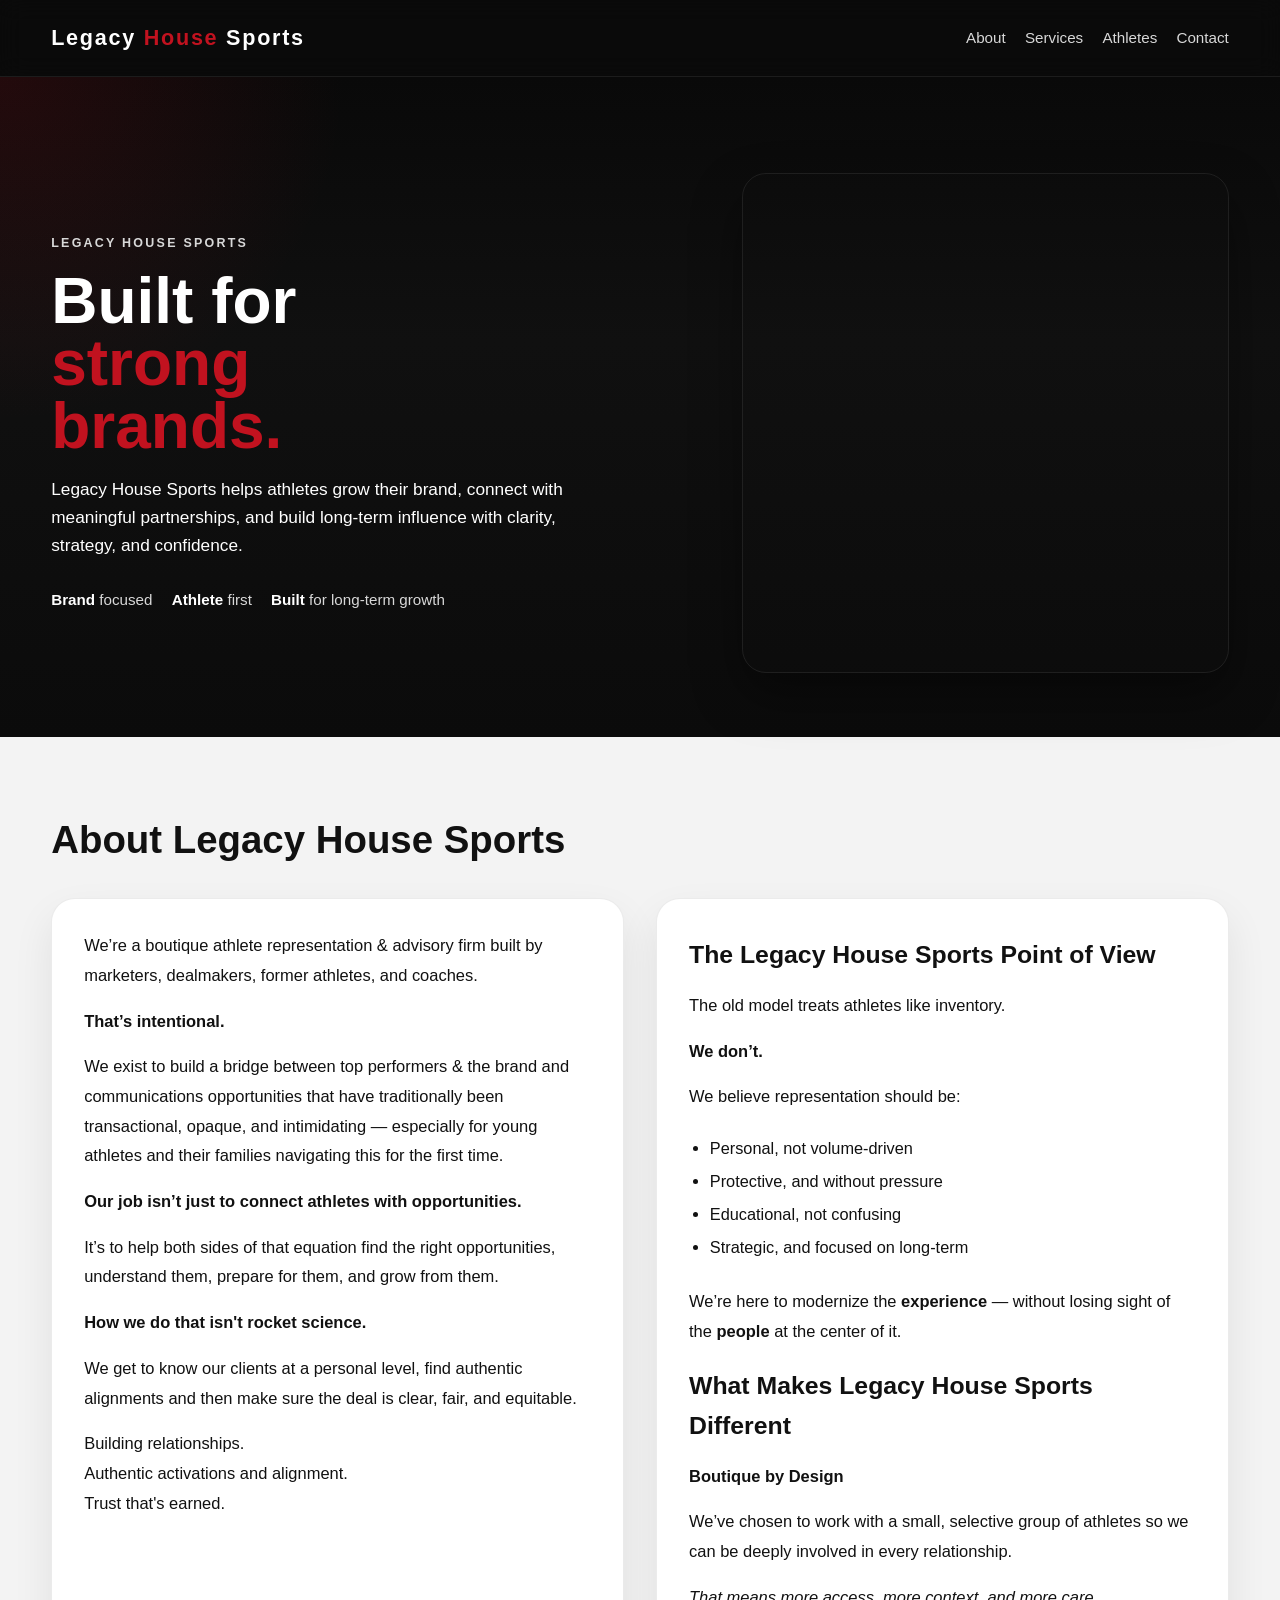
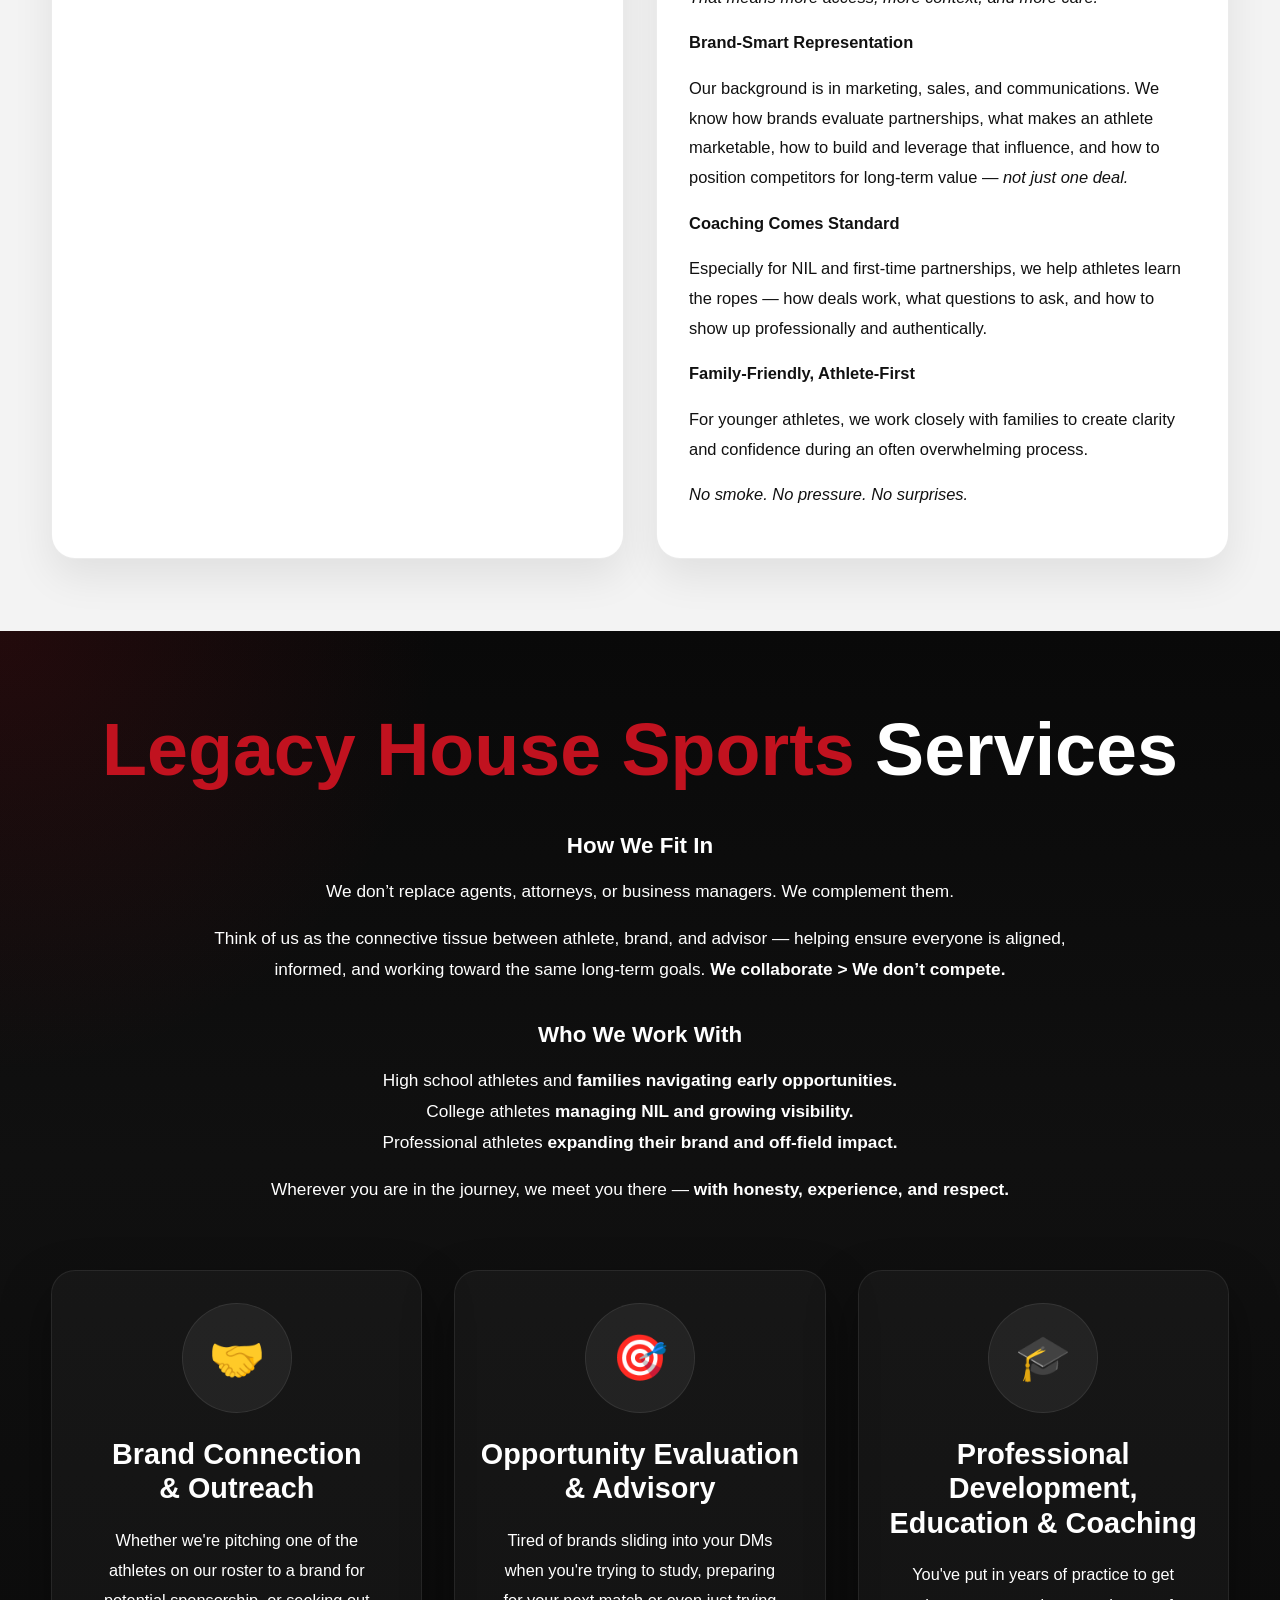
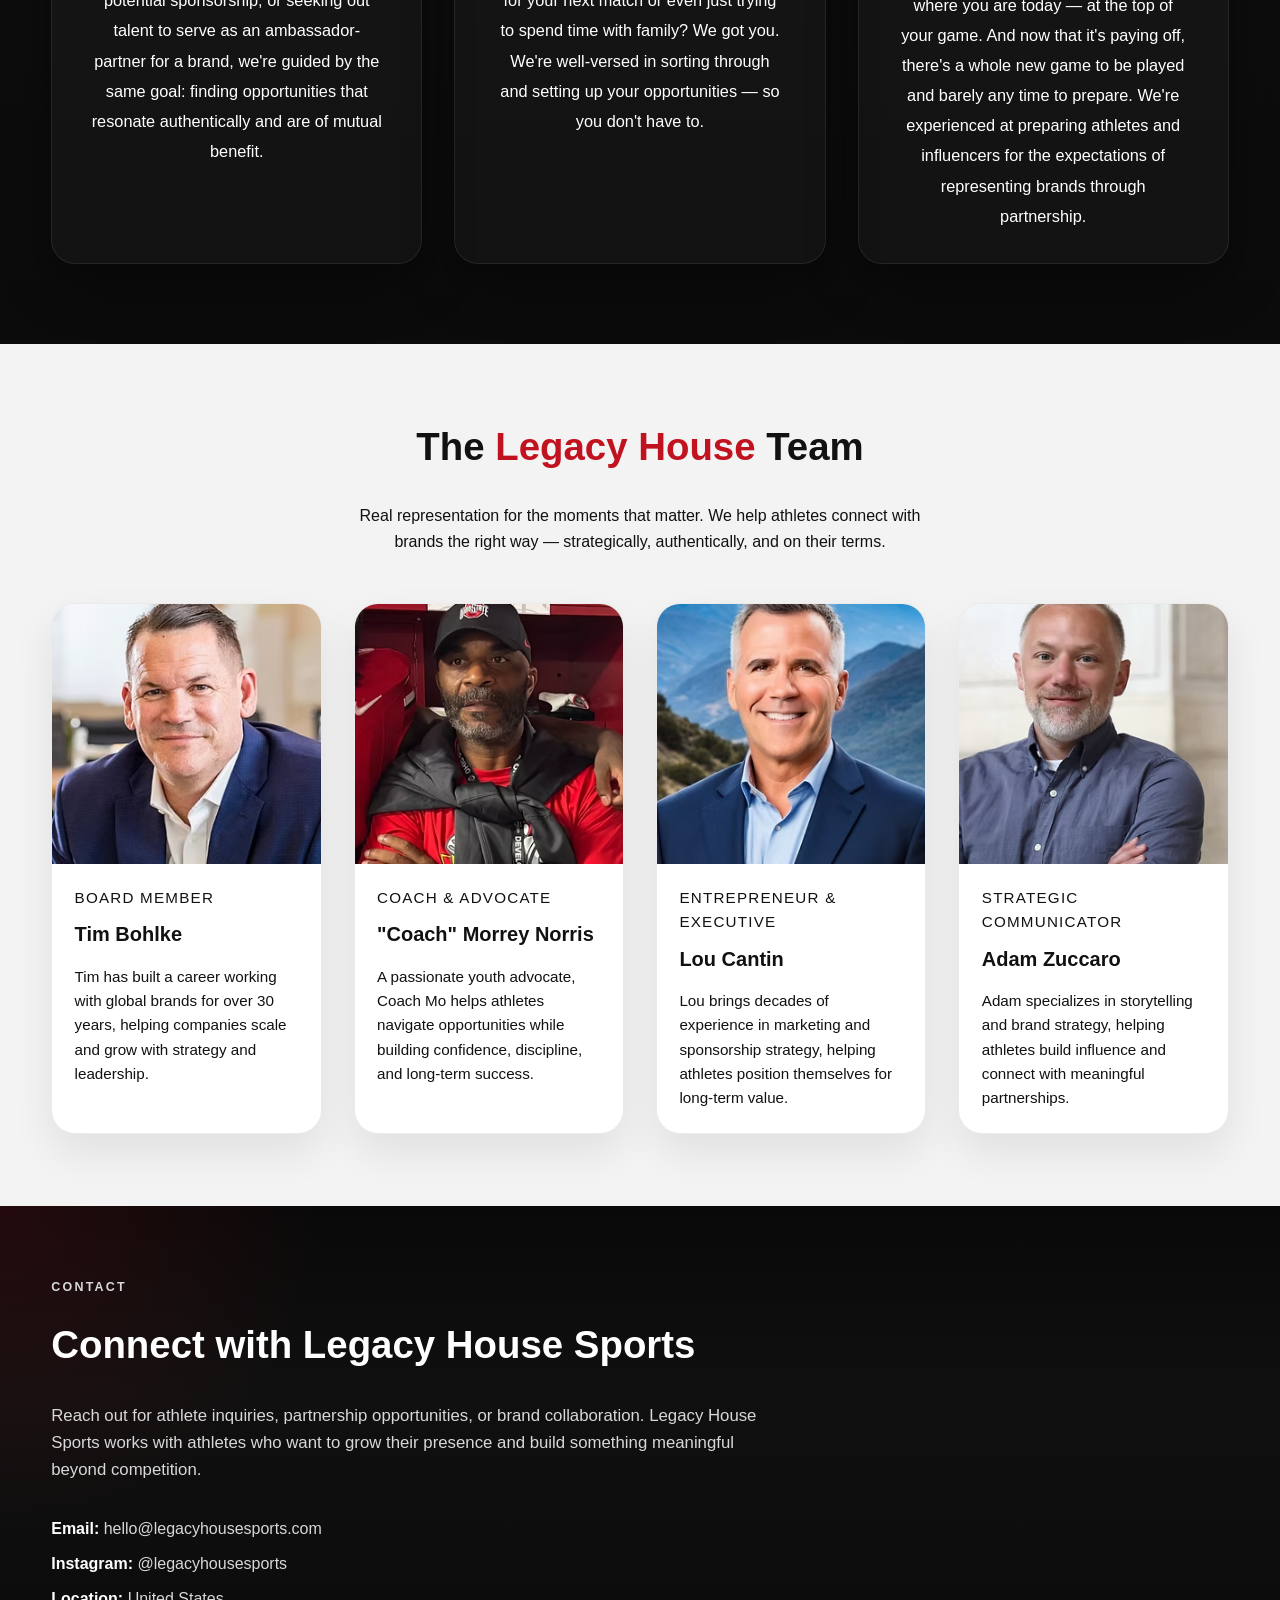
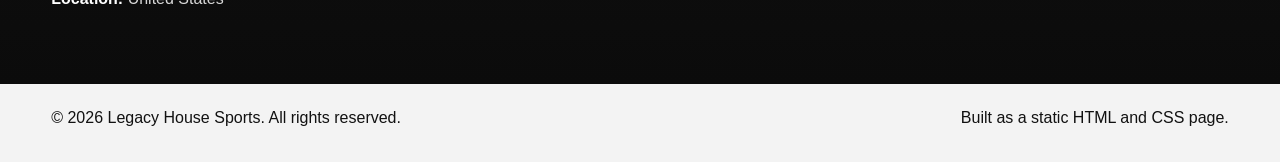
==== index.html @ 2878185c "legacy house website" ====
<!DOCTYPE html>
<html lang="en">
<head>
  <meta charset="UTF-8" />
  <meta name="viewport" content="width=device-width, initial-scale=1.0" />
  <title>Legacy House Sports</title>
  <link rel="stylesheet" href="styles.css" />
</head>
<body>
  <header class="site-header">
    <div class="container nav">
      <a href="#home" class="logo">Legacy <span>House</span> Sports</a>
      <nav class="nav-links">
        <a href="#about">About</a>
        <a href="#services">Services</a>
         <a href="athletes.html">Athletes</a>
        <a href="#contact">Contact</a>
      </nav>
    </div>
  </header>

  <main>
    <section class="hero section-dark" id="home">
      <div class="container hero-grid">
        <div class="hero-copy">
          <div class="eyebrow">Legacy House Sports</div>
          <h1>Built for <span>strong brands.</span></h1>
          <p>
            Legacy House Sports helps athletes grow their brand, connect with meaningful partnerships, and build long-term influence with clarity, strategy, and confidence.
          </p>


          <div class="hero-strip">
            <span><strong>Brand</strong> focused</span>
            <span><strong>Athlete</strong> first</span>
            <span><strong>Built</strong> for long-term growth</span>
          </div>
        </div> 

        <div class="hero-image hero-slider">
        <div class="hero-slide"></div>
        <div class="hero-slide"></div>
        <div class="hero-slide"></div>
        <div class="hero-slide"></div>
       </div>
      </div>
    </section>

    <section id="about" class="section-light">
      <div class="container">
        <div class="section-head">
          <h2>About Legacy House Sports</h2>
        </div>

        <div class="about-grid">
          <div class="about-card light-card">
            <p>
              We’re a boutique athlete representation &amp; advisory firm built by marketers, dealmakers, former athletes, and coaches.
            </p>

            <p><strong>That’s intentional.</strong></p>

            <p>
              We exist to build a bridge between top performers &amp; the brand and communications opportunities that have traditionally been transactional, opaque, and intimidating — especially for young athletes and their families navigating this for the first time.
            </p>

            <p>
              <strong>Our job isn’t just to connect athletes with opportunities.</strong>
            </p>

            <p>
              It’s to help both sides of that equation find the right opportunities, understand them, prepare for them, and grow from them.
            </p>

            <p>
              <strong>How we do that isn't rocket science.</strong>
            </p>

            <p>
              We get to know our clients at a personal level, find authentic alignments and then make sure the deal is clear, fair, and equitable.
            </p>

            <p>
              Building relationships.<br />
              Authentic activations and alignment.<br />
              Trust that's earned.
            </p>
          </div>

          <div class="about-card light-card">
            <h3>The Legacy House Sports Point of View</h3>

            <p>The old model treats athletes like inventory.</p>

            <p><strong>We don’t.</strong></p>

            <p>We believe representation should be:</p>

            <ul>
              <li>Personal, not volume-driven</li>
              <li>Protective, and without pressure</li>
              <li>Educational, not confusing</li>
              <li>Strategic, and focused on long-term</li>
            </ul>

            <p>
              We’re here to modernize the <strong>experience</strong> — without losing sight of the <strong>people</strong> at the center of it.
            </p>

            <h3>What Makes Legacy House Sports Different</h3>

            <p><strong>Boutique by Design</strong></p>

            <p>
              We’ve chosen to work with a small, selective group of athletes so we can be deeply involved in every relationship.
            </p>

            <p><em>That means more access, more context, and more care.</em></p>

            <p><strong>Brand-Smart Representation</strong></p>

            <p>
              Our background is in marketing, sales, and communications. We know how brands evaluate partnerships, what makes an athlete marketable, how to build and leverage that influence, and how to position competitors for long-term value — <em>not just one deal.</em>
            </p>

            <p><strong>Coaching Comes Standard</strong></p>

            <p>
              Especially for NIL and first-time partnerships, we help athletes learn the ropes — how deals work, what questions to ask, and how to show up professionally and authentically.
            </p>

            <p><strong>Family-Friendly, Athlete-First</strong></p>

            <p>
              For younger athletes, we work closely with families to create clarity and confidence during an often overwhelming process.
            </p>

            <p><em>No smoke. No pressure. No surprises.</em></p>
          </div>
        </div>
      </div>
    </section>

    <section id="services" class="section-dark">
      <div class="container services-section">
        <div class="services-header">
          <h2><span>Legacy House Sports</span> Services</h2>
        </div>

        <div class="services-intro">
          <h3>How We Fit In</h3>
          <p>
            We don’t replace agents, attorneys, or business managers. We complement them.
          </p>
          <p>
            Think of us as the connective tissue between athlete, brand, and advisor — helping ensure everyone is aligned, informed, and working toward the same long-term goals.
            <strong>We collaborate &gt; We don’t compete.</strong>
          </p>

          <h3>Who We Work With</h3>
          <p>
            High school athletes and <strong>families navigating early opportunities.</strong><br />
            College athletes <strong>managing NIL and growing visibility.</strong><br />
            Professional athletes <strong>expanding their brand and off-field impact.</strong>
          </p>

          <p class="services-closing">
            Wherever you are in the journey, we meet you there —
            <strong>with honesty, experience, and respect.</strong>
          </p>
        </div>

        <div class="services-cards">
          <div class="service-card dark-card">
            <div class="service-icon">🤝</div>
            <h3>Brand Connection<br />&amp; Outreach</h3>
            <p>
              Whether we're pitching one of the athletes on our roster to a brand for potential sponsorship, or seeking out talent to serve as an ambassador-partner for a brand, we're guided by the same goal: finding opportunities that resonate authentically and are of mutual benefit.
            </p>
          </div>

          <div class="service-card dark-card">
            <div class="service-icon">🎯</div>
            <h3>Opportunity Evaluation<br />&amp; Advisory</h3>
            <p>
              Tired of brands sliding into your DMs when you're trying to study, preparing for your next match or even just trying to spend time with family? We got you. We're well-versed in sorting through and setting up your opportunities — so you don't have to.
            </p>
          </div>

          <div class="service-card dark-card">
            <div class="service-icon">🎓</div>
            <h3>Professional Development,<br />Education &amp; Coaching</h3>
            <p>
              You've put in years of practice to get where you are today — at the top of your game. And now that it's paying off, there's a whole new game to be played and barely any time to prepare. We're experienced at preparing athletes and influencers for the expectations of representing brands through partnership.
            </p>
          </div>
        </div>
      </div>
    </section>







    <section id="team" class="section-light">
  <div class="container">

    <div class="section-head" style="text-align:center; flex-direction:column; align-items:center;">
      <h2>The <span style="color:#c1121f;">Legacy House</span> Team</h2>
      <p style="max-width:600px; margin-top:10px;">
        Real representation for the moments that matter. We help athletes connect with brands the right way — strategically, authentically, and on their terms.
      </p>
    </div>

    <div class="team-grid">

      <!-- CARD 1 -->
      <div class="team-card">
        <img src="pictures/Screenshot 2026-03-17 000734.png" alt="Team member">
        <div class="team-content">
          <p class="team-role">Board Member</p>
          <h3>Tim Bohlke</h3>
          <p>
            Tim has built a career working with global brands for over 30 years, helping companies scale and grow with strategy and leadership.
          </p>
        </div>
      </div>

      <!-- CARD 2 -->
      <div class="team-card">
        <img src="pictures/Screenshot 2026-03-17 000814.png" alt="Team member">
        <div class="team-content">
          <p class="team-role">Coach & Advocate</p>
          <h3>"Coach" Morrey Norris</h3>
          <p>
            A passionate youth advocate, Coach Mo helps athletes navigate opportunities while building confidence, discipline, and long-term success.
          </p>
        </div>
      </div>

      <!-- CARD 3 -->
      <div class="team-card">
        <img src="pictures/Screenshot 2026-03-17 000834.png" alt="Team member">
        <div class="team-content">
          <p class="team-role">Entrepreneur & Executive</p>
          <h3>Lou Cantin</h3>
          <p>
            Lou brings decades of experience in marketing and sponsorship strategy, helping athletes position themselves for long-term value.
          </p>
        </div>
      </div>

      <!-- CARD 4 -->
      <div class="team-card">
        <img src="pictures/Screenshot 2026-03-17 000852.png" alt="Team member">
        <div class="team-content">
          <p class="team-role">Strategic Communicator</p>
          <h3>Adam Zuccaro</h3>
          <p>
            Adam specializes in storytelling and brand strategy, helping athletes build influence and connect with meaningful partnerships.
          </p>
        </div>
      </div>

    </div>
  </div>
</section>





    <section id="contact" class="section-dark">
      <div class="container">
        <div class="section-head">
          <div>
            <div class="eyebrow dark-eyebrow">Contact</div>
            <h2>Connect with Legacy House Sports</h2>
          </div>
        </div>

        <div class="contact-layout">
          <p>
            Reach out for athlete inquiries, partnership opportunities, or brand collaboration. Legacy House Sports works with athletes who want to grow their presence and build something meaningful beyond competition.
          </p>

          <div class="contact-details">
            <div><strong>Email:</strong> hello@legacyhousesports.com</div>
            <div><strong>Instagram:</strong> @legacyhousesports</div>
            <div><strong>Location:</strong> United States</div>
          </div>
        </div>
      </div>
    </section>
  </main>

  <footer class="footer section-light">
    <div class="container footer-inner">
      <p>© 2026 Legacy House Sports. All rights reserved.</p>
      <p>Built as a static HTML and CSS page.</p>
    </div>
  </footer>
</body>
</html>
---- styles.css ----
:root {
  --bg-dark: #0a0a0a;
  --bg-dark-alt: #111111;
  --bg-light: #f3f3f3;
  --bg-light-card: #ffffff;
  --text-dark: #111111;
  --text-light: #ffffff;
  --muted-dark: #555555;
  --muted-light: #d8d8d8;
  --accent: #c1121f;
  --line-dark: rgba(255, 255, 255, 0.08);
  --line-light: rgba(0, 0, 0, 0.08);
  --shadow-dark: 0 22px 50px rgba(0, 0, 0, 0.4);
  --shadow-light: 0 18px 40px rgba(0, 0, 0, 0.08);
  --radius: 24px;
  --max-width: 1180px;
}

* {
  box-sizing: border-box;
  margin: 0;
  padding: 0;
}

html {
  scroll-behavior: smooth;
}

body {
  font-family: Arial, Helvetica, sans-serif;
  line-height: 1.6;
  background: var(--bg-dark);
  color: var(--text-light);
}

a {
  color: inherit;
  text-decoration: none;
}

section {
  padding: 4.5rem 0;
}

.container {
  width: min(92%, var(--max-width));
  margin: 0 auto;
}

/* alternating sections */

.section-dark {
  background:
    radial-gradient(circle at top left, rgba(193, 18, 31, 0.14), transparent 24%),
    linear-gradient(180deg, #090909 0%, #101010 40%, #0b0b0b 100%);
  color: var(--text-light);
}

.section-light {
  background: var(--bg-light);
  color: var(--text-dark);
}

/* HEADER */

.site-header {
  position: sticky;
  top: 0;
  z-index: 100;
  background: rgba(10, 10, 10, 0.9);
  backdrop-filter: blur(12px);
  border-bottom: 1px solid var(--line-dark);
}

.nav {
  min-height: 76px;
  display: flex;
  align-items: center;
  justify-content: space-between;
  gap: 1.5rem;
}

.logo {
  font-size: 1.35rem;
  font-weight: 800;
  letter-spacing: 0.08em;
  text-transform: none;
  color: var(--text-light);
}

.logo span {
  color: var(--accent);
}

.nav-links {
  display: flex;
  flex-wrap: wrap;
  gap: 1.2rem;
  font-size: 0.95rem;
}

.nav-links a {
  color: var(--muted-light);
  transition: 0.25s ease;
}

.nav-links a:hover,
.nav-links a:focus-visible {
  color: var(--text-light);
}

/* HERO */

.hero {
  padding: 6rem 0 4rem;
}

.hero-grid {
  display: grid;
  grid-template-columns: 1.15fr 0.85fr;
  gap: 2rem;
  align-items: center;
}

.eyebrow {
  margin-bottom: 1rem;
  font-size: 0.78rem;
  font-weight: 700;
  letter-spacing: 0.18em;
  text-transform: uppercase;
  color: var(--muted-light);
}

.dark-eyebrow {
  color: var(--muted-dark);
}

.hero h1 {
  max-width: 10ch;
  margin-bottom: 1.15rem;
  font-size: clamp(2.8rem, 5vw, 5.4rem);
  line-height: 0.98;
}

.hero h1 span {
  color: var(--accent);
}

.hero p {
  max-width: 58ch;
  margin-bottom: 1.8rem;
  font-size: 1.08rem;
  color: var(--text-light);
}

.hero-links,
.hero-strip {
  display: flex;
  flex-wrap: wrap;
  gap: 1.2rem;
}

.hero-links {
  margin-bottom: 2rem;
  font-size: 0.98rem;
  letter-spacing: 0.04em;
  text-transform: uppercase;
}

.hero-links a {
  padding-bottom: 0.2rem;
  border-bottom: 2px solid transparent;
  transition: 0.25s ease;
}

.hero-links a:hover,
.hero-links a:focus-visible {
  color: var(--accent);
  border-color: var(--accent);
}

.hero-strip {
  font-size: 0.95rem;
  color: var(--muted-light);
}

.hero-strip strong {
  color: var(--text-light);
}

.hero-image {
  position: relative;
  min-height: 500px;
  border: 1px solid var(--line-dark);
  border-radius: var(--radius);
  box-shadow: var(--shadow-dark);
  overflow: hidden;
}

.hero-slider {
  isolation: isolate;
}

.hero-slide {
  position: absolute;
  inset: 0;
  opacity: 0;
  animation: heroFade 16s infinite;
  background-size: cover;
  background-position: center;
  background-repeat: no-repeat;
  transform: scale(1.03);
}

.hero-slide::after {
  content: "";
  position: absolute;
  inset: 0;
  background: linear-gradient(
    180deg,
    rgba(8, 8, 8, 0.2),
    rgba(8, 8, 8, 0.65)
  );
}

.hero-slide:nth-child(1) {
  background-image: url('https://images.unsplash.com/photo-1517649763962-0c623066013b?auto=format&fit=crop&w=1200&q=80');
  animation-delay: 0s;
}

.hero-slide:nth-child(2) {
  background-image: url('https://images.unsplash.com/photo-1518604666860-9ed391f76460?auto=format&fit=crop&w=1200&q=80');
  animation-delay: 4s;
}

.hero-slide:nth-child(3) {
  background-image: url('https://images.unsplash.com/photo-1547347298-4074fc3086f0?auto=format&fit=crop&w=1200&q=80');
  animation-delay: 8s;
}

.hero-slide:nth-child(4) {
  background-image: url('https://images.unsplash.com/photo-1517836357463-d25dfeac3438?auto=format&fit=crop&w=1200&q=80');
  animation-delay: 12s;
}

@keyframes heroFade {
  0% {
    opacity: 0;
  }
  6% {
    opacity: 1;
  }
  24% {
    opacity: 1;
  }
  30% {
    opacity: 0;
  }
  100% {
    opacity: 0;
  }
}

/* SECTION HEAD */

.section-head {
  display: flex;
  justify-content: space-between;
  align-items: end;
  gap: 1rem;
  margin-bottom: 1.75rem;
}

.section-head h2 {
  font-size: clamp(1.8rem, 3vw, 2.9rem);
}

/* ABOUT */

.about-grid {
  display: grid;
  grid-template-columns: 1fr 1fr;
  gap: 2rem;
  align-items: stretch;
}

.about-card {
  padding: 2rem;
  border-radius: var(--radius);
  display: flex;
  flex-direction: column;
  height: 100%;
}

.light-card {
  background: var(--bg-light-card);
  border: 1px solid var(--line-light);
  box-shadow: var(--shadow-light);
  color: var(--text-dark);
}

.about-card h3 {
  margin-top: 0.25rem;
  margin-bottom: 1rem;
  font-size: 1.55rem;
}

.about-card p {
  margin-bottom: 1rem;
  font-size: 1.03rem;
  line-height: 1.8;
}

.about-card ul {
  margin: 0.4rem 0 1.2rem 1.3rem;
}

.about-card li {
  margin-bottom: 0.45rem;
  font-size: 1.02rem;
}

/* SERVICES */

#services {
  padding: 5rem 0;
}

.services-section {
  text-align: center;
}

.services-header {
  margin-bottom: 2.5rem;
}

.services-number {
  font-size: clamp(3rem, 6vw, 4.5rem);
  font-weight: 300;
  line-height: 1;
  color: var(--text-light);
  opacity: 0.9;
  margin-bottom: 0.5rem;
}

.services-header h2 {
  font-size: clamp(2.3rem, 6vw, 4.6rem);
  line-height: 1.05;
  font-weight: 800;
}

.services-header h2 span {
  color: var(--accent);
}

.services-intro {
  max-width: 950px;
  margin: 0 auto 4rem;
}

.services-intro h3 {
  font-size: 1.4rem;
  font-weight: 800;
  margin: 2rem 0 0.75rem;
  color: var(--text-light);
}

.services-intro p {
  max-width: 920px;
  margin: 0 auto 1rem;
  color: var(--text-light);
  font-size: 1.08rem;
  line-height: 1.8;
}

.services-closing {
  margin-top: 2rem;
}

.services-cards {
  display: grid;
  grid-template-columns: repeat(3, 1fr);
  gap: 2rem;
  align-items: stretch;
  margin-top: 3rem;
}

.service-card {
  padding: 2rem 1.5rem;
  border-radius: var(--radius);
  height: 100%;
}

.dark-card {
  background: rgba(255, 255, 255, 0.03);
  border: 1px solid var(--line-dark);
  box-shadow: var(--shadow-dark);
}

.service-icon {
  width: 110px;
  height: 110px;
  margin: 0 auto 1.5rem;
  border-radius: 50%;
  background: rgba(255, 255, 255, 0.06);
  border: 1px solid var(--line-dark);
  display: flex;
  align-items: center;
  justify-content: center;
  font-size: 2.8rem;
}

.service-card h3 {
  font-size: 1.8rem;
  line-height: 1.2;
  margin-bottom: 1.2rem;
  color: var(--text-light);
}

.service-card p {
  color: var(--text-light);
  font-size: 1.02rem;
  line-height: 1.85;
  max-width: 32ch;
  margin: 0 auto;
}



/* TEAM SECTION */

.team-grid {
  display: grid;
  grid-template-columns: repeat(4, 1fr);
  gap: 2rem;
  margin-top: 3rem;
}

.team-card {
  background: var(--bg-light-card);
  border-radius: var(--radius);
  overflow: hidden;
  border: 1px solid var(--line-light);
  box-shadow: var(--shadow-light);
  display: flex;
  flex-direction: column;
  height: 100%;
}

.team-card img {
  width: 100%;
  height: 260px;
  object-fit: cover;
}

.team-content {
  padding: 1.4rem;
  display: flex;
  flex-direction: column;
  gap: 0.5rem;
}

.team-role {
  font-size: 0.8rem;
  letter-spacing: 0.08em;
  text-transform: uppercase;
  color: var(--muted-dark);
}

.team-card h3 {
  font-size: 1.25rem;
  margin-bottom: 0.4rem;
}

.team-card p {
  font-size: 0.95rem;
  color: var(--muted-dark);
  line-height: 1.6;
}

/* RESPONSIVE */

@media (max-width: 1000px) {
  .team-grid {
    grid-template-columns: repeat(2, 1fr);
  }
}

@media (max-width: 600px) {
  .team-grid {
    grid-template-columns: 1fr;
  }
}




/* CONTACT */

.contact-layout {
  max-width: 720px;
  display: grid;
  gap: 1.2rem;
  font-size: 1.05rem;
}

.contact-layout p,
.contact-details,
.contact-details strong,
.section-light h2,
.section-light p,
.section-light div,
.section-light li,
.section-light h3 {
  color: var(--text-dark);
}

.contact-details {
  display: grid;
  gap: 0.6rem;
  margin-top: 0.8rem;
  font-size: 1rem;
}

#contact .eyebrow {
  color: var(--muted-light);
}

#contact .section-head h2 {
  color: var(--text-light);
}

#contact .contact-layout p,
#contact .contact-details div {
  color: var(--muted-light);
}

#contact .contact-details strong {
  color: var(--text-light);
}

/* FOOTER */

.footer {
  padding: 1.25rem 0 2rem;
  border-top: 1px solid var(--line-dark);
}

.footer-inner {
  display: flex;
  justify-content: space-between;
  flex-wrap: wrap;
  gap: 1rem;
  color: var(--muted-light);
}

/* RESPONSIVE */

@media (max-width: 980px) {
  .hero-grid,
  .about-grid,
  .services-cards {
    grid-template-columns: 1fr;
  }

  .hero-image {
    min-height: 380px;
  }

  .service-card p {
    max-width: 100%;
  }
}

@media (max-width: 720px) {
  .nav {
    flex-direction: column;
    align-items: flex-start;
    padding: 1rem 0;
  }

  .hero {
    padding-top: 3.5rem;
  }

  .about-card,
  .service-card {
    padding: 1.5rem;
  }

  .service-card h3 {
    font-size: 1.55rem;
  }

  .service-icon {
    width: 95px;
    height: 95px;
    font-size: 2.3rem;
  }
}


/* ATHLETES PAGE */

.athletes-hero {
  padding: 5.5rem 0 3rem;
}

.athletes-head {
  align-items: flex-start;
}

.athletes-head h1 {
  font-size: clamp(2.5rem, 5vw, 4.5rem);
  line-height: 1.05;
  margin-bottom: 1rem;
}

.athletes-head p {
  max-width: 700px;
  color: var(--text-light);
  font-size: 1.05rem;
}

.athletes-grid {
  display: grid;
  grid-template-columns: repeat(2, 1fr);
  gap: 2rem;
}

.athlete-card {
  background: var(--bg-light-card);
  border: 1px solid var(--line-light);
  border-radius: var(--radius);
  overflow: hidden;
  box-shadow: var(--shadow-light);
  display: flex;
  flex-direction: column;
  height: 100%;
}

.athlete-card img {
  width: 100%;
  height: 320px;
  object-fit: cover;
}

.athlete-content {
  padding: 1.5rem;
}

.athlete-role {
  font-size: 0.8rem;
  font-weight: 700;
  letter-spacing: 0.08em;
  text-transform: uppercase;
  color: var(--accent);
  margin-bottom: 0.6rem;
}

.athlete-content h2 {
  font-size: 1.6rem;
  color: var(--text-dark);
  margin-bottom: 0.8rem;
}

.athlete-content p {
  color: var(--muted-dark);
  font-size: 1rem;
  line-height: 1.7;
  margin-bottom: 1rem;
}

.athlete-socials {
  display: flex;
  flex-wrap: wrap;
  gap: 1rem;
}

.athlete-socials a {
  color: var(--text-dark);
  font-weight: 700;
  border-bottom: 2px solid transparent;
  transition: 0.25s ease;
}

.athlete-socials a:hover,
.athlete-socials a:focus-visible {
  color: var(--accent);
  border-color: var(--accent);
}

@media (max-width: 900px) {
  .athletes-grid {
    grid-template-columns: 1fr;
  }

  .athlete-card img {
    height: 260px;
  }
}
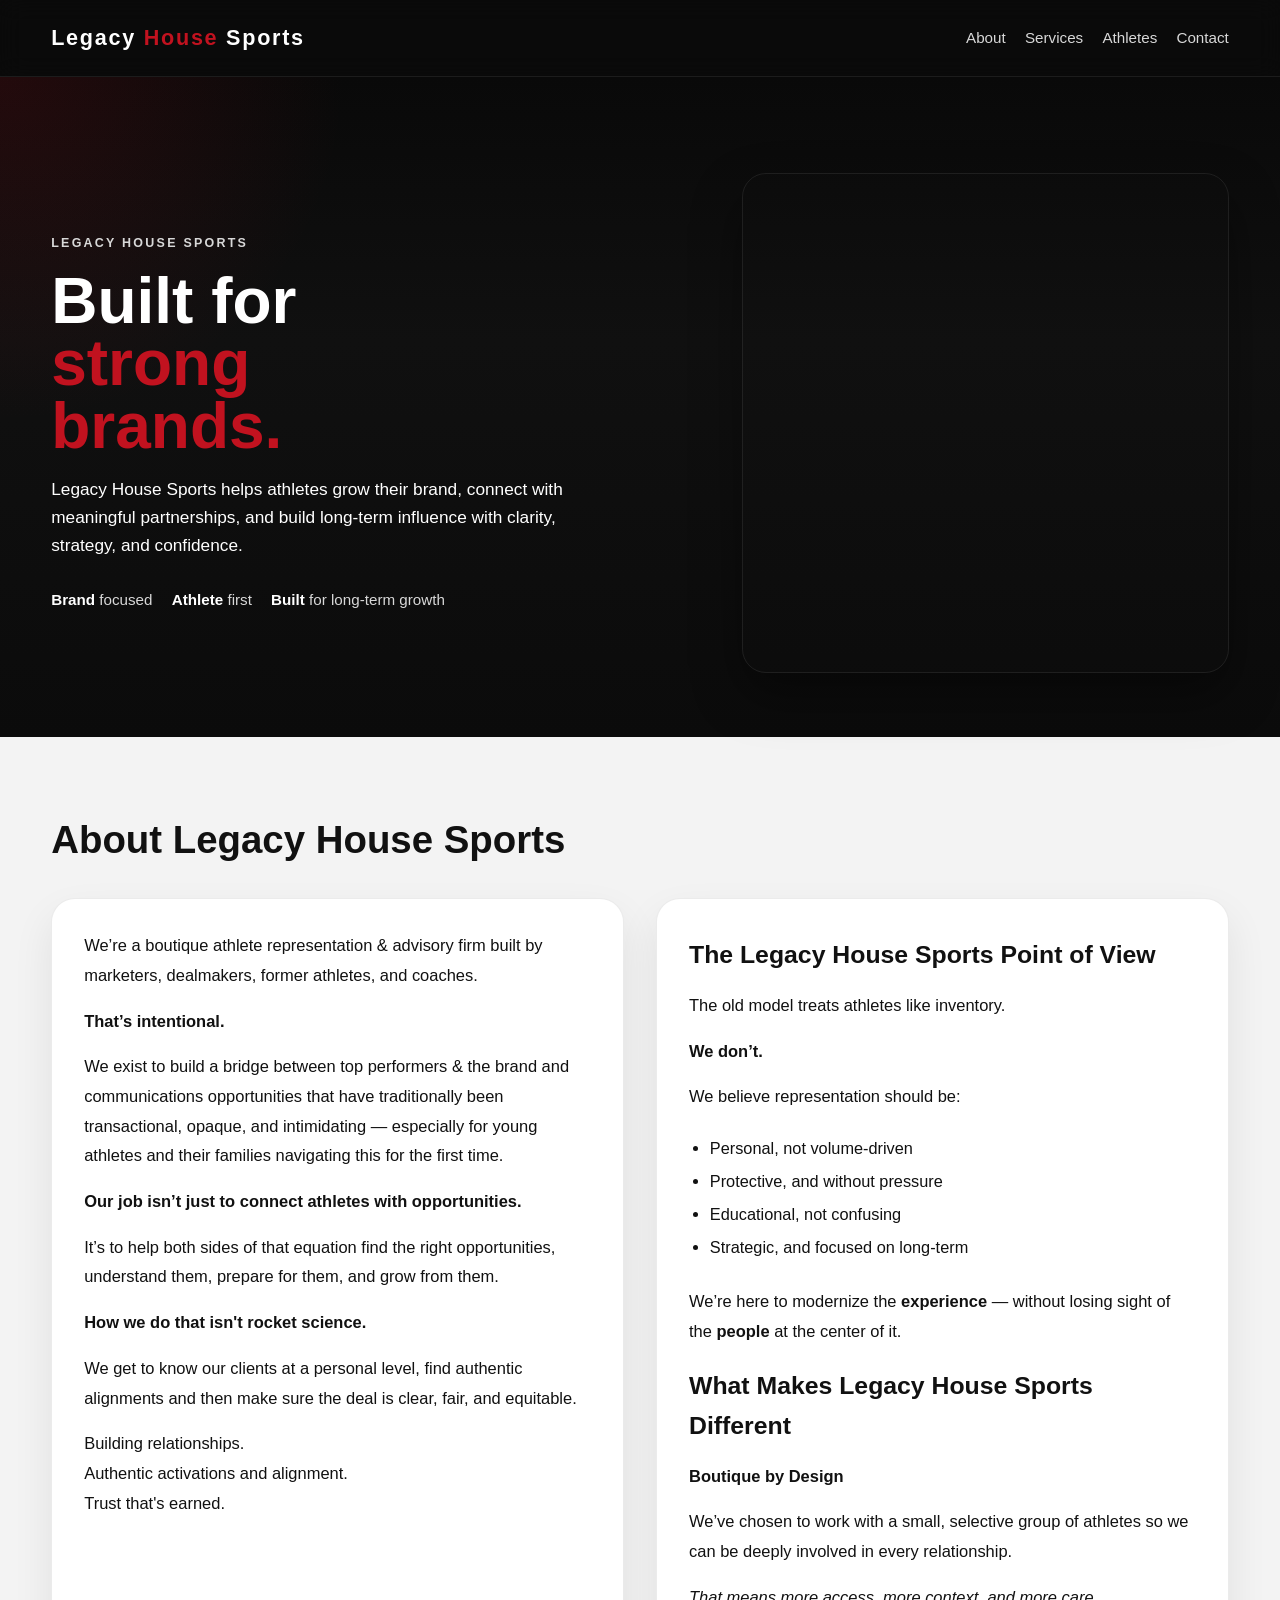
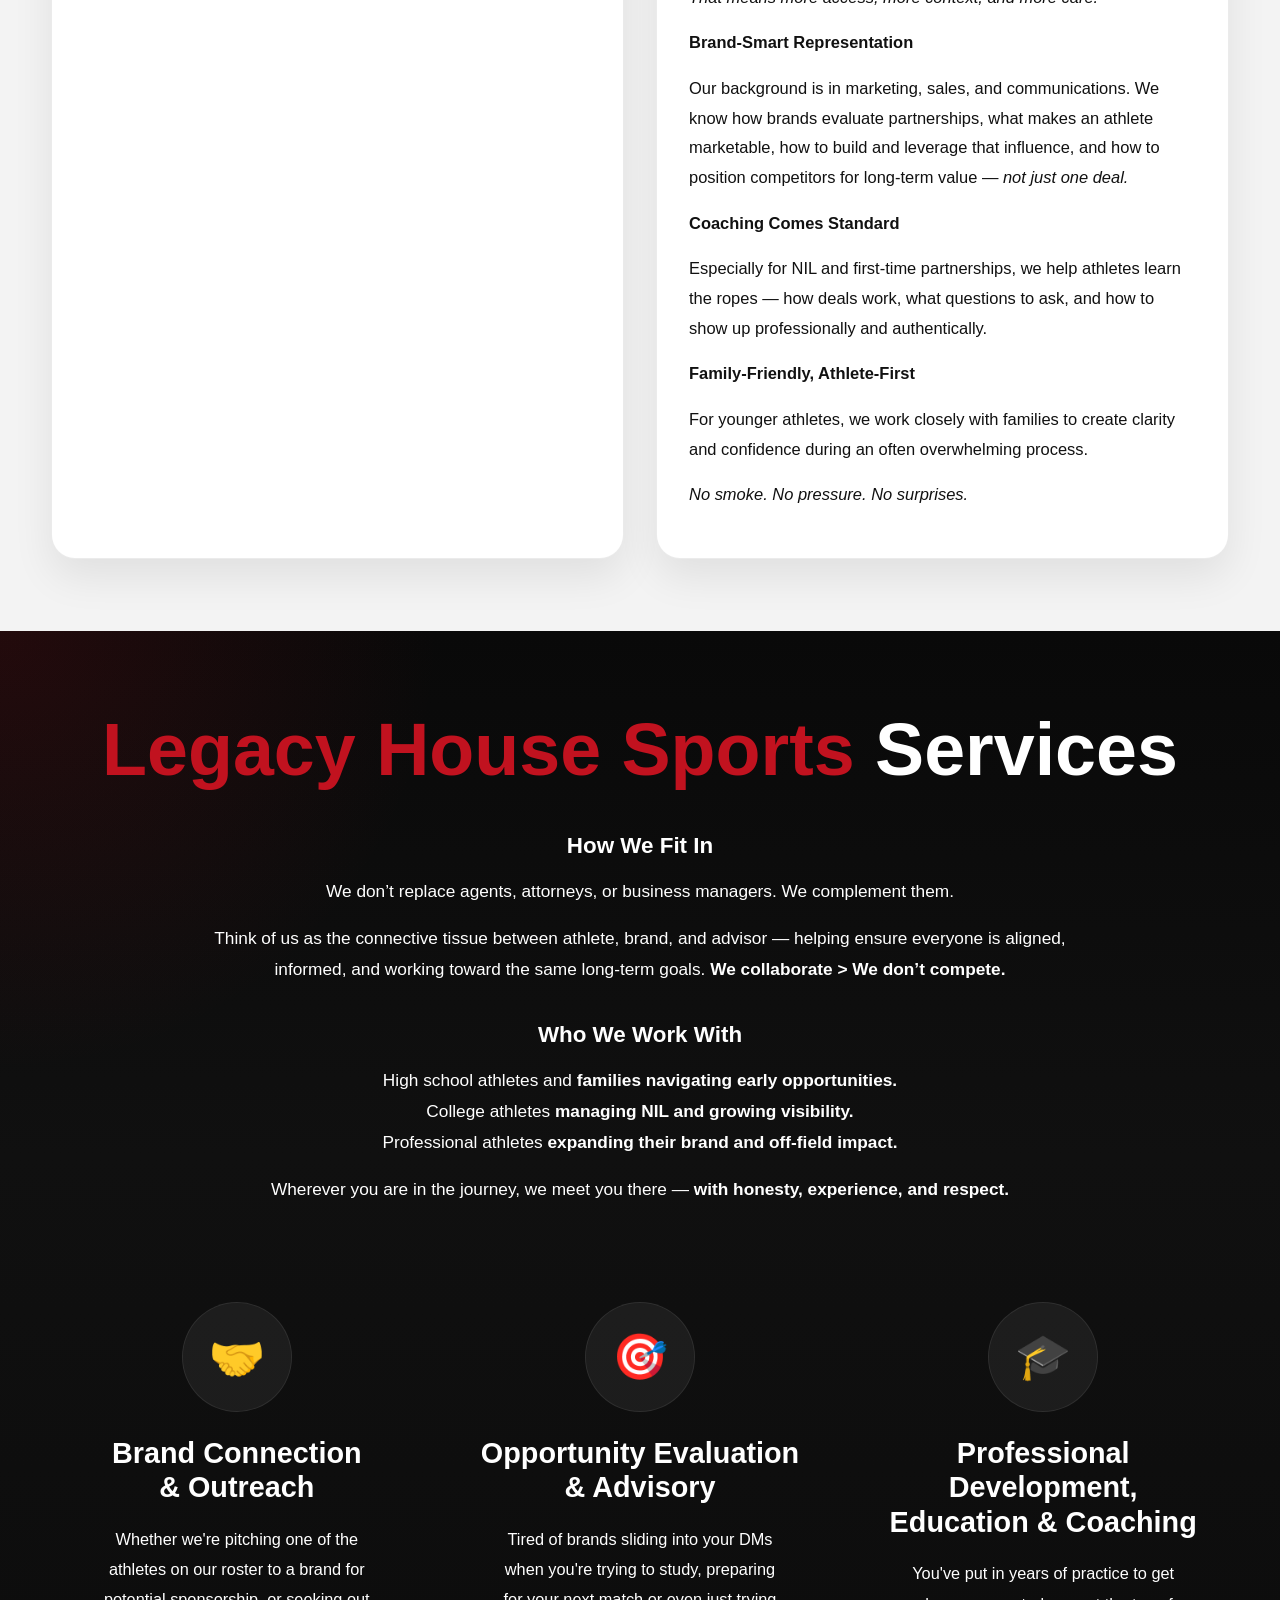
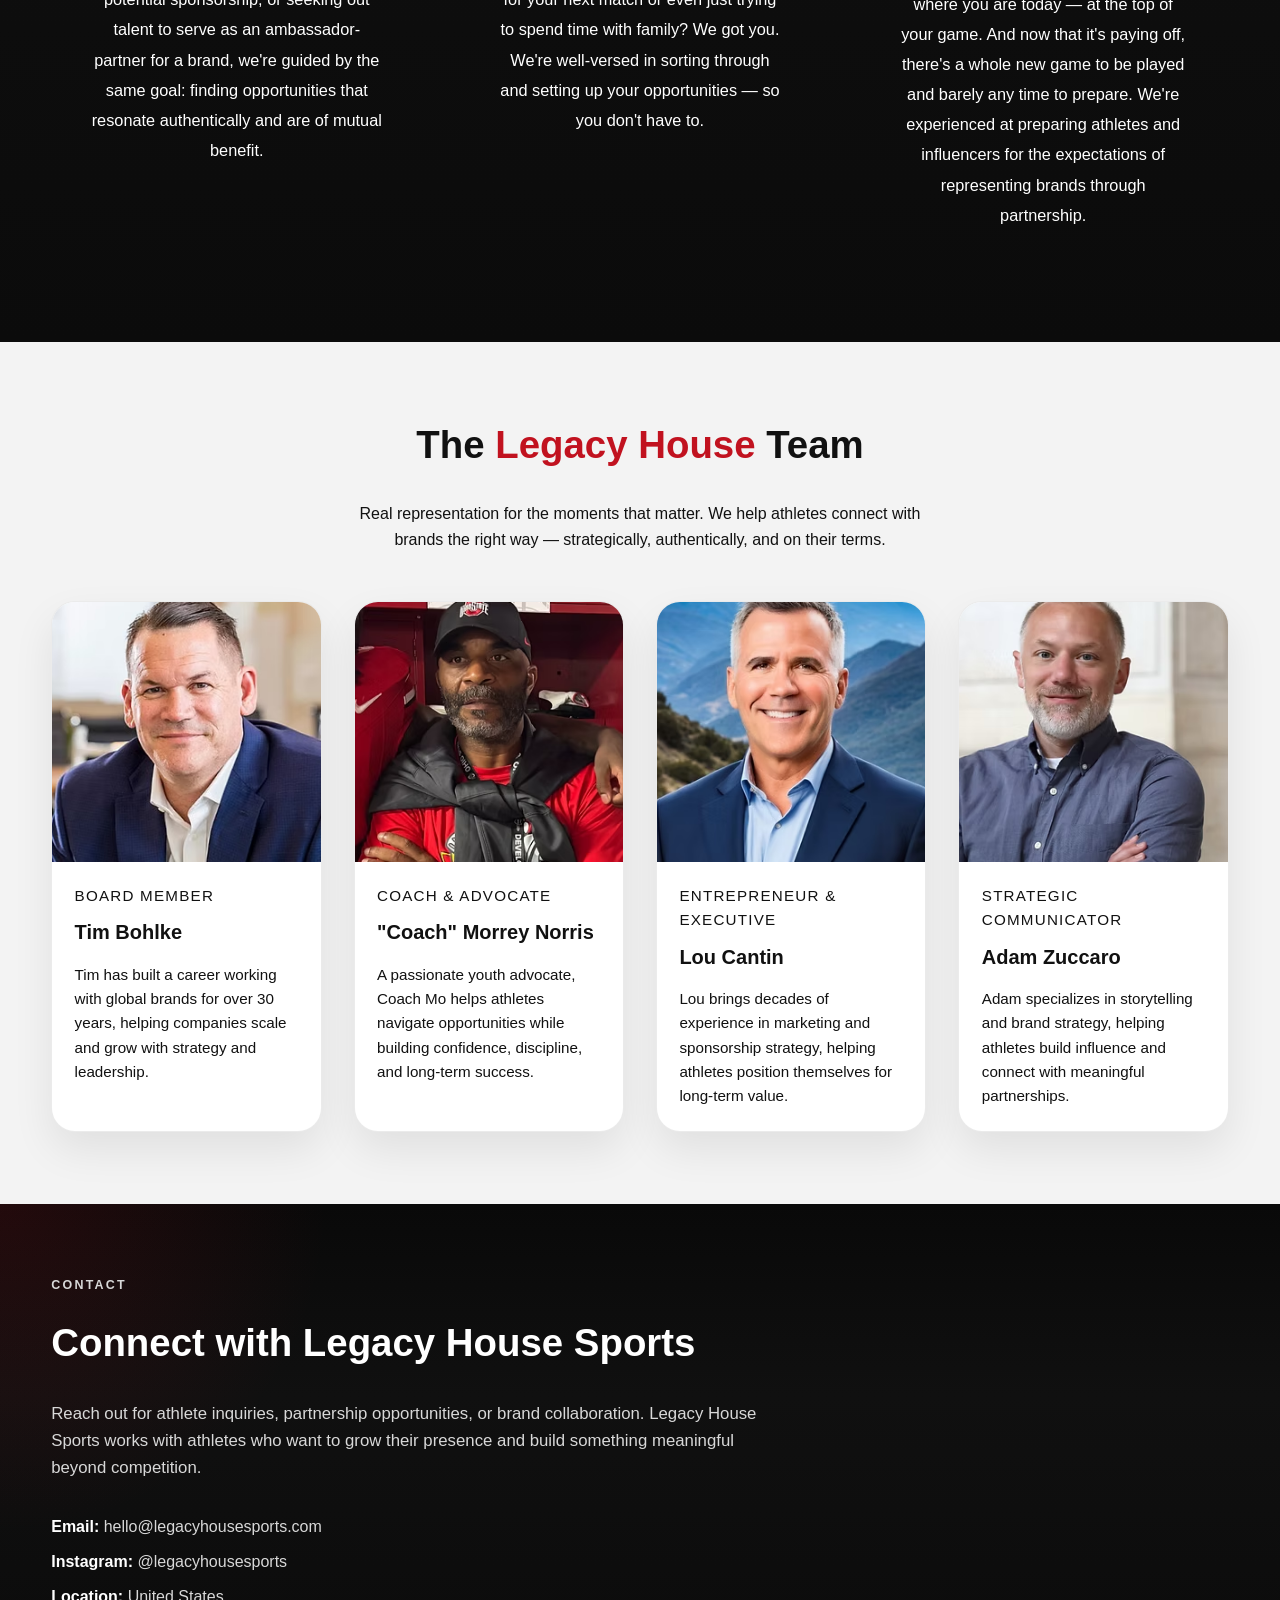
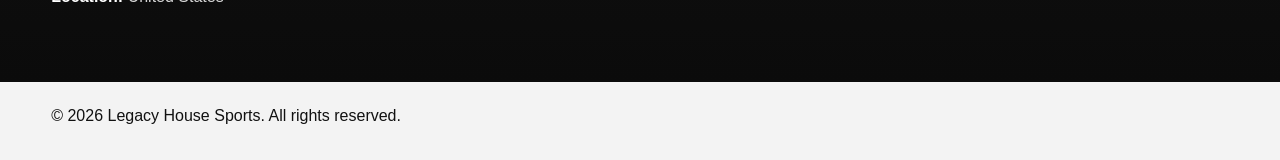
==== commit 3ccb48c2: "updates" ====
--- a/index.html
+++ b/index.html
@@ -299,7 +299,6 @@
   <footer class="footer section-light">
     <div class="container footer-inner">
       <p>© 2026 Legacy House Sports. All rights reserved.</p>
-      <p>Built as a static HTML and CSS page.</p>
     </div>
   </footer>
 </body>
--- a/styles.css
+++ b/styles.css
@@ -392,9 +392,9 @@
 }
 
 .dark-card {
-  background: rgba(255, 255, 255, 0.03);
-  border: 1px solid var(--line-dark);
-  box-shadow: var(--shadow-dark);
+  background: transparent;
+  border: none;
+  box-shadow: none;
 }
 
 .service-icon {
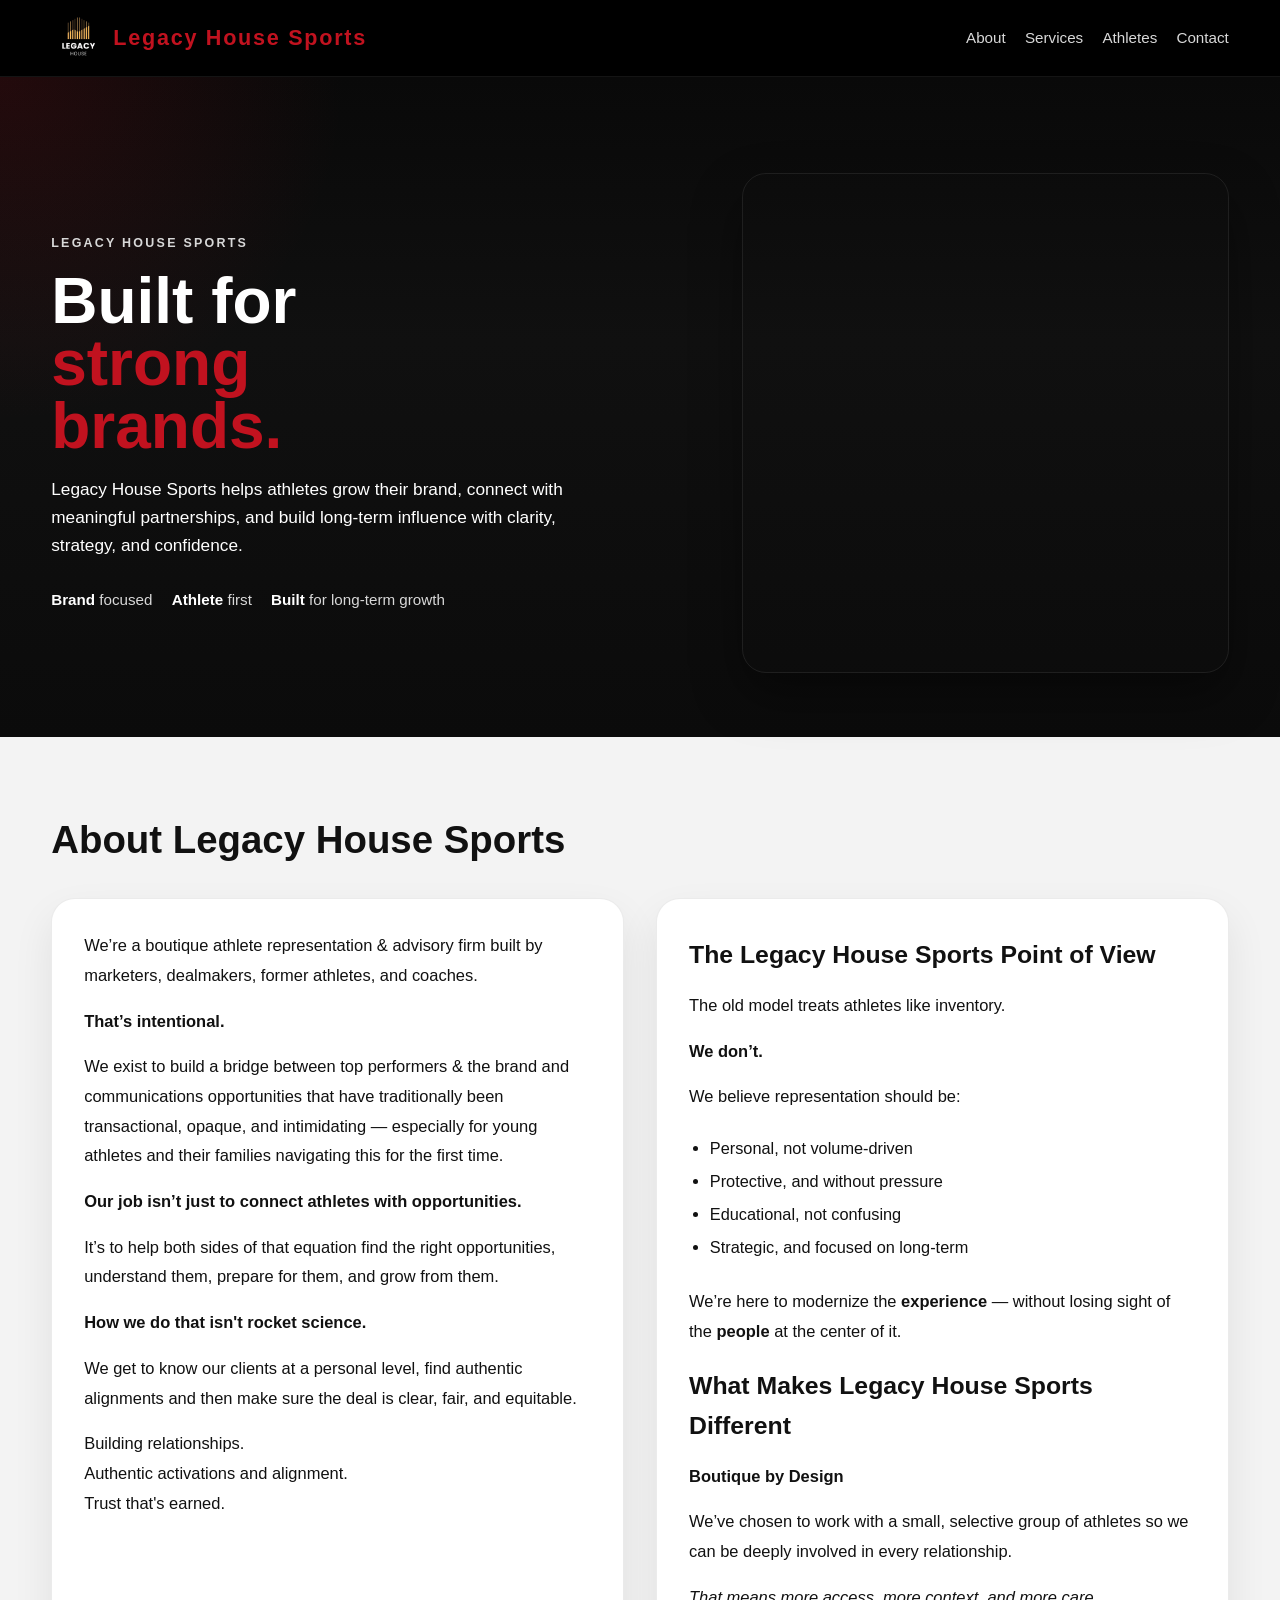
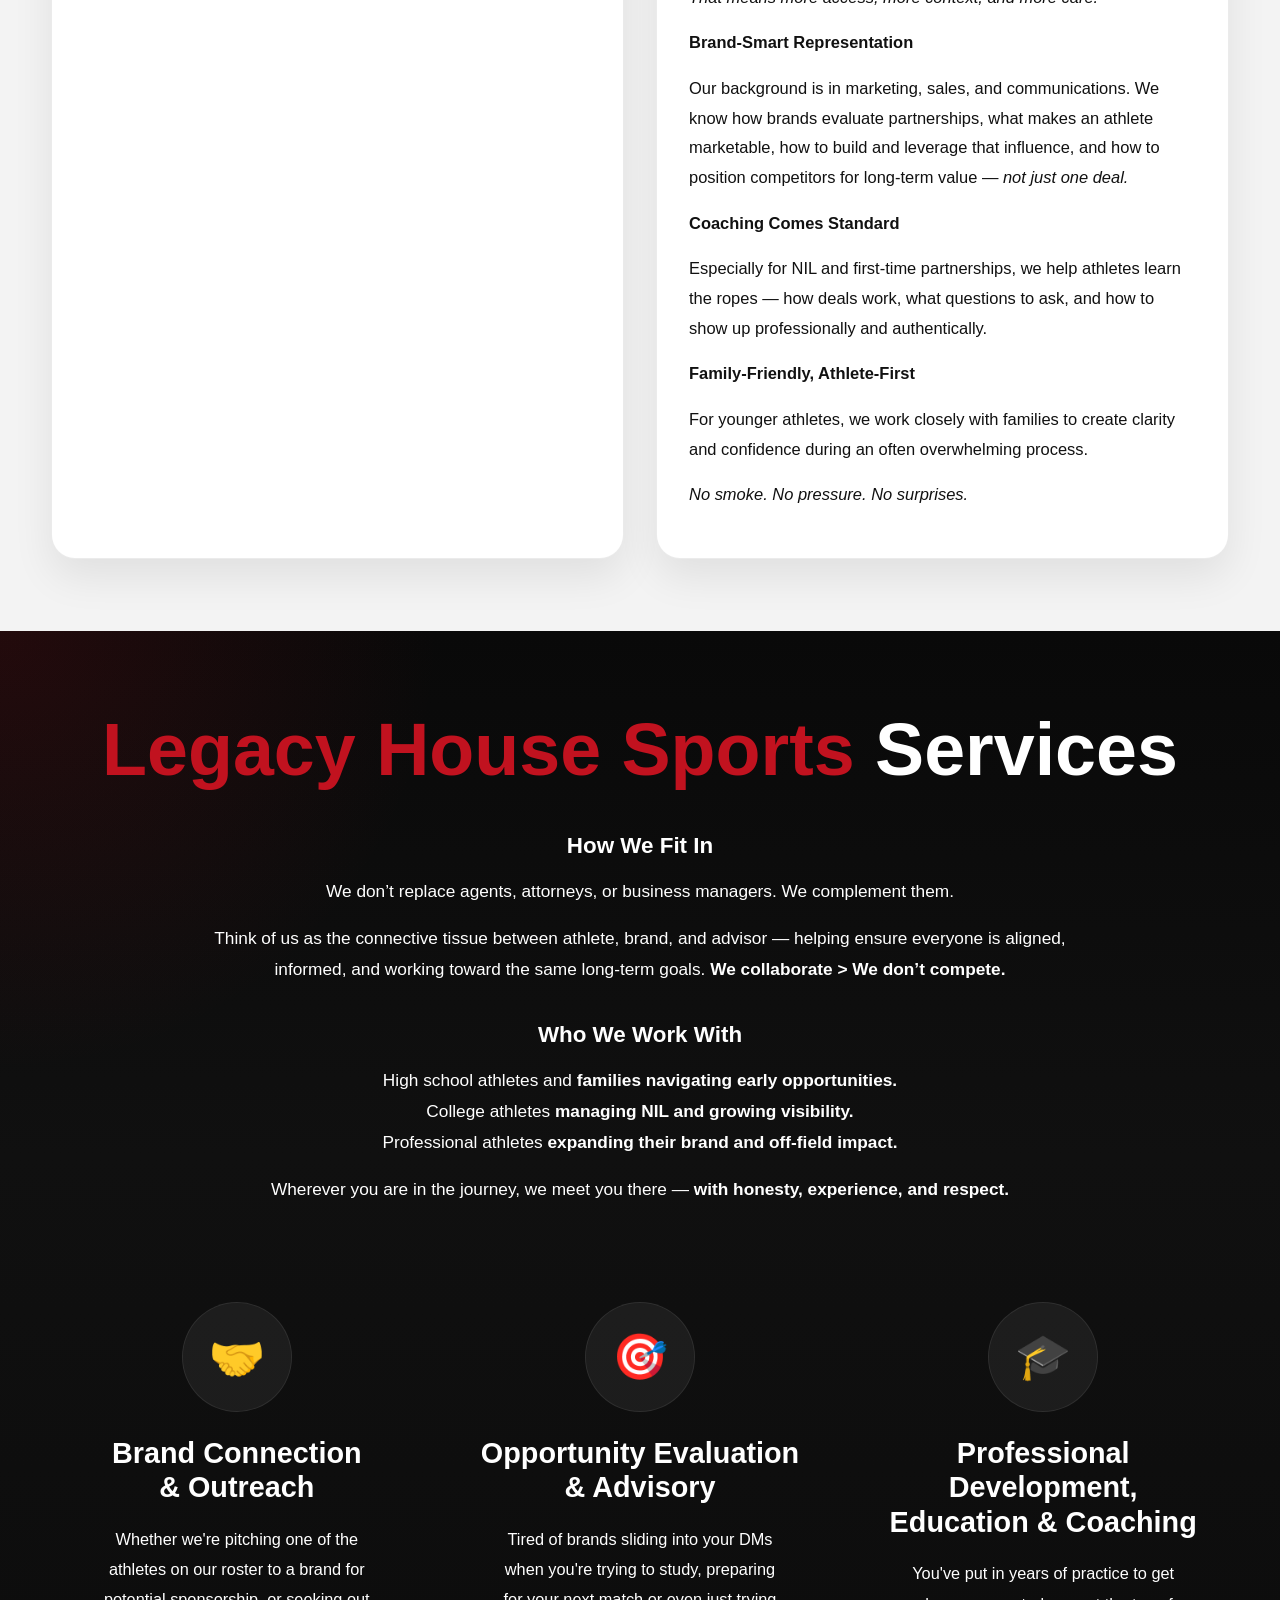
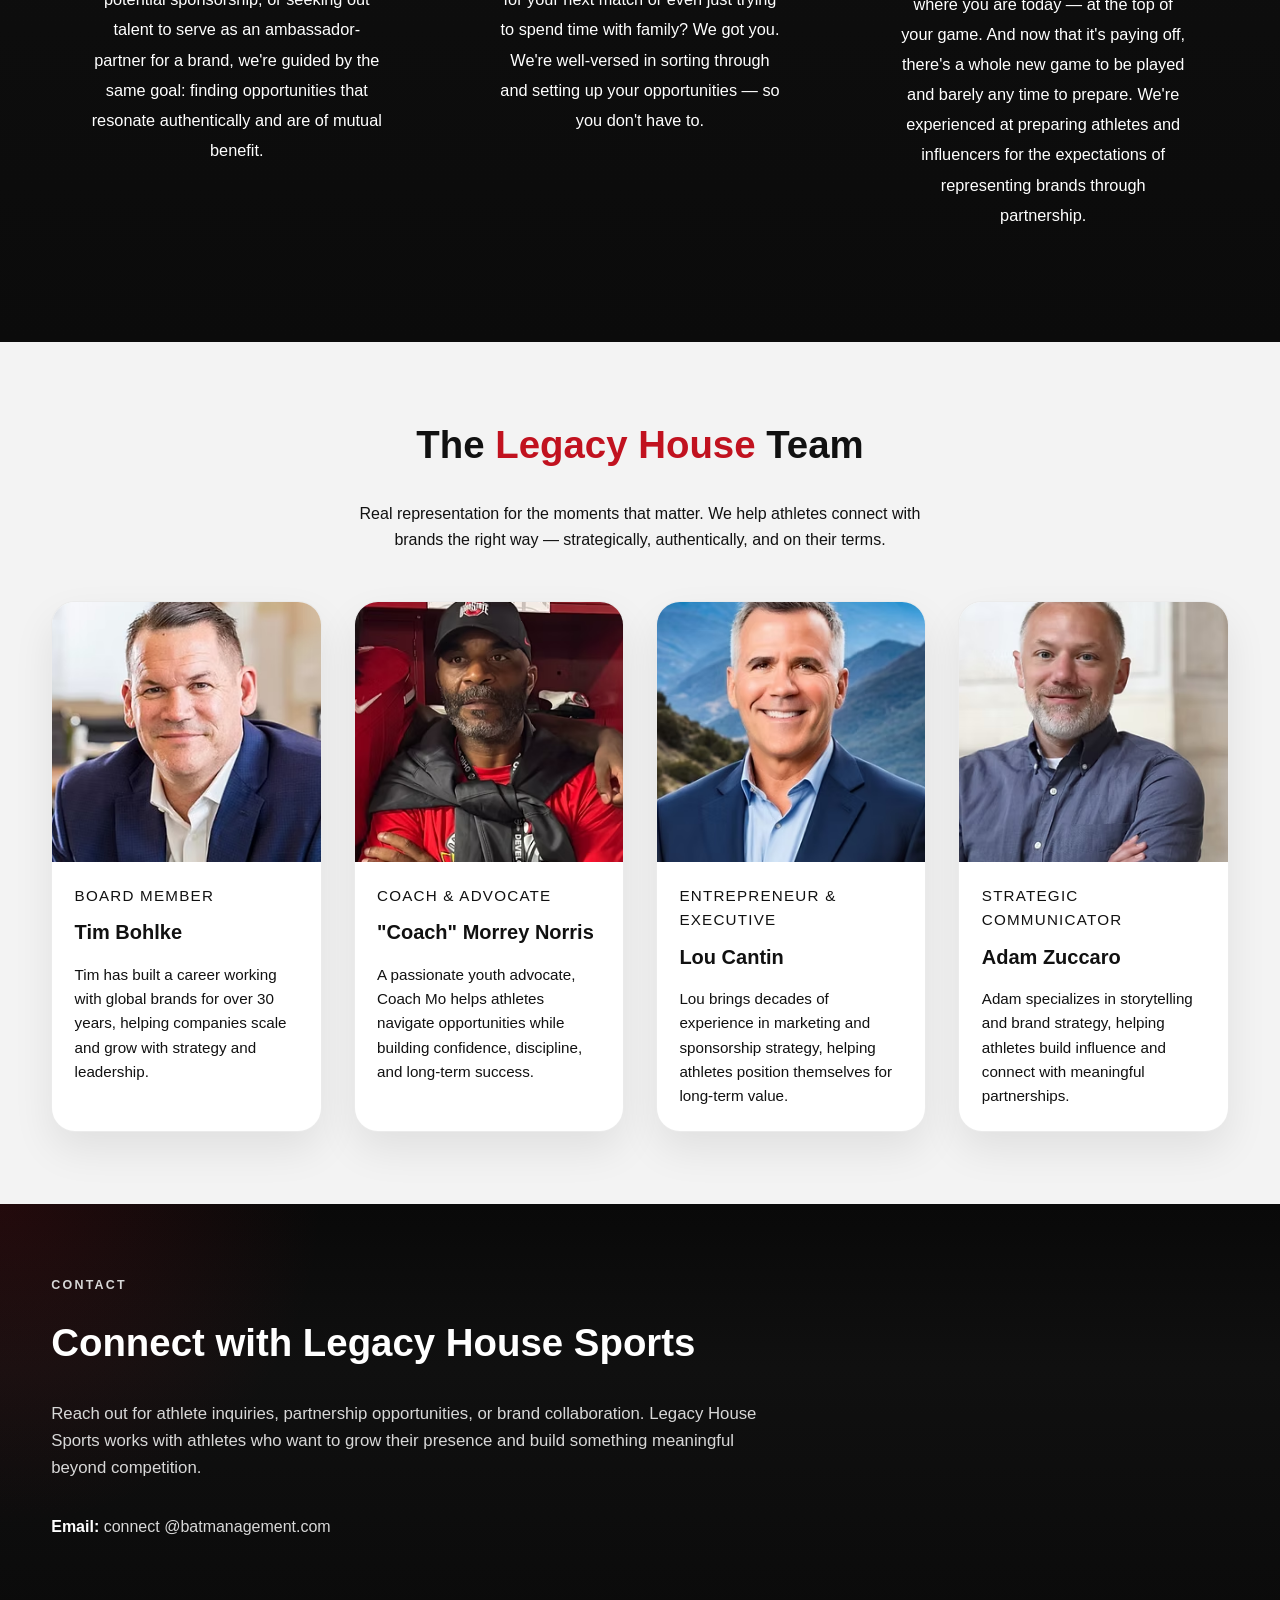
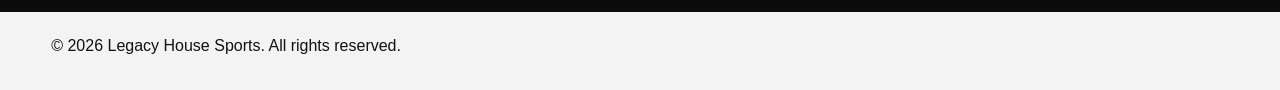
==== commit 151edcf2: "logo" ====
--- a/index.html
+++ b/index.html
@@ -3,13 +3,17 @@
 <head>
   <meta charset="UTF-8" />
   <meta name="viewport" content="width=device-width, initial-scale=1.0" />
+  <meta name="robots" content="noimageindex">
   <title>Legacy House Sports</title>
   <link rel="stylesheet" href="styles.css" />
 </head>
 <body>
   <header class="site-header">
     <div class="container nav">
-      <a href="#home" class="logo">Legacy <span>House</span> Sports</a>
+      <a href="#home" class="logo">
+  <img src="pictures/Screenshot 2026-03-20 074750.png" alt="Legacy House Sports logo" />
+  <span>Legacy <span class="accent">House</span> Sports</span>
+</a>
       <nav class="nav-links">
         <a href="#about">About</a>
         <a href="#services">Services</a>
@@ -287,9 +291,7 @@
           </p>
 
           <div class="contact-details">
-            <div><strong>Email:</strong> hello@legacyhousesports.com</div>
-            <div><strong>Instagram:</strong> @legacyhousesports</div>
-            <div><strong>Location:</strong> United States</div>
+            <div><strong>Email:</strong> connect @batmanagement.com</div>
           </div>
         </div>
       </div>
--- a/styles.css
+++ b/styles.css
@@ -67,11 +67,29 @@
   position: sticky;
   top: 0;
   z-index: 100;
-  background: rgba(10, 10, 10, 0.9);
+  background: #000000; /* pure black */
   backdrop-filter: blur(12px);
   border-bottom: 1px solid var(--line-dark);
 }
 
+.logo {
+  display: flex;
+  align-items: center;
+  gap: 0.6rem;
+  font-size: 1.35rem;
+  font-weight: 800;
+  letter-spacing: 0.08em;
+  color: var(--text-light);
+}
+
+.logo img {
+  height: 50px; /* bigger logo */
+  width: auto;
+}
+
+.logo .accent {
+  color: var(--accent);
+}
 .nav {
   min-height: 76px;
   display: flex;
@@ -597,6 +615,33 @@
     height: 95px;
     font-size: 2.3rem;
   }
+
+  .logo {
+    font-size: 1.6rem;
+    font-weight: 800;
+    line-height: 1.1;
+    white-space: nowrap;
+  }
+
+   .nav-links {
+    display: flex;
+    flex-wrap: wrap;
+    gap: 1rem;
+    margin-top: 0.75rem;
+  }
+  
+  @media (max-width: 720px) {
+  .site-header {
+    padding-top: 0.75rem;
+  }
+   .logo {
+    font-size: 1.5rem;
+  }
+
+  .logo img {
+    height: 42px;
+  }
+}
 }
 
 
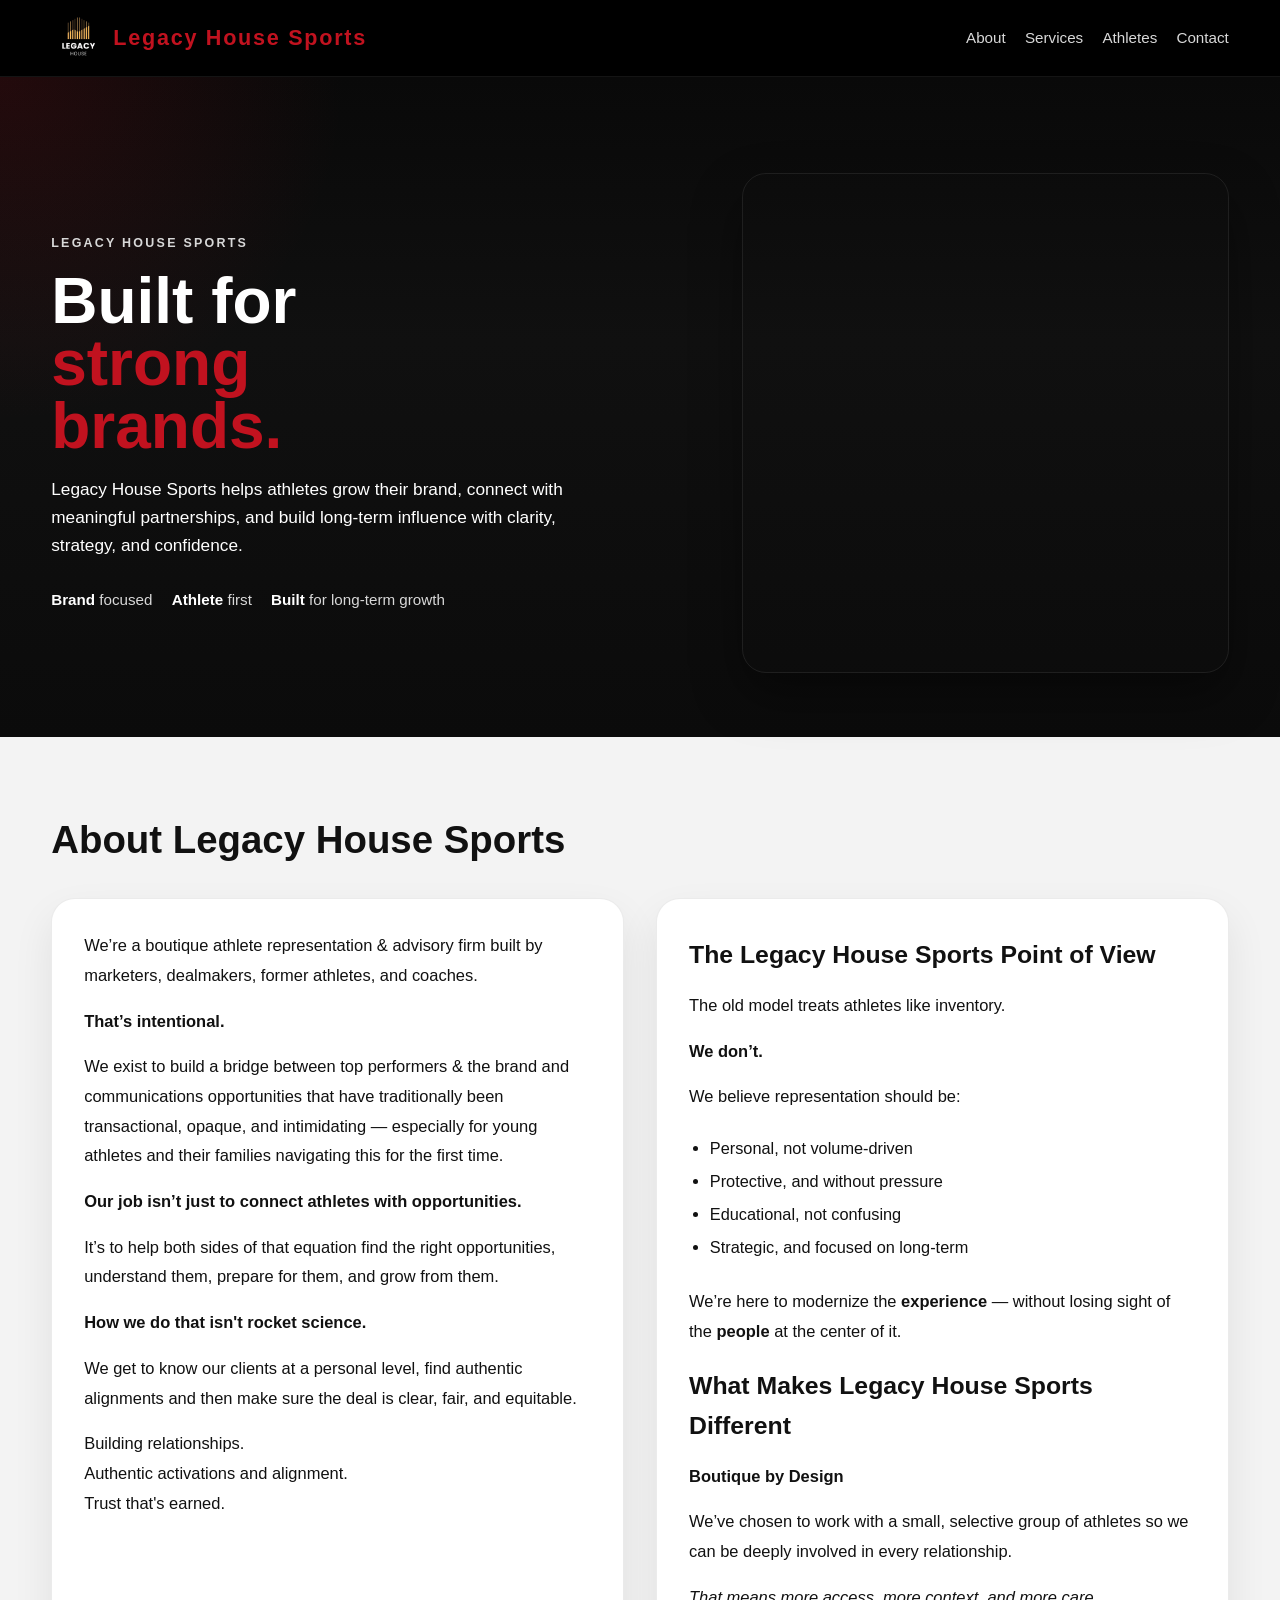
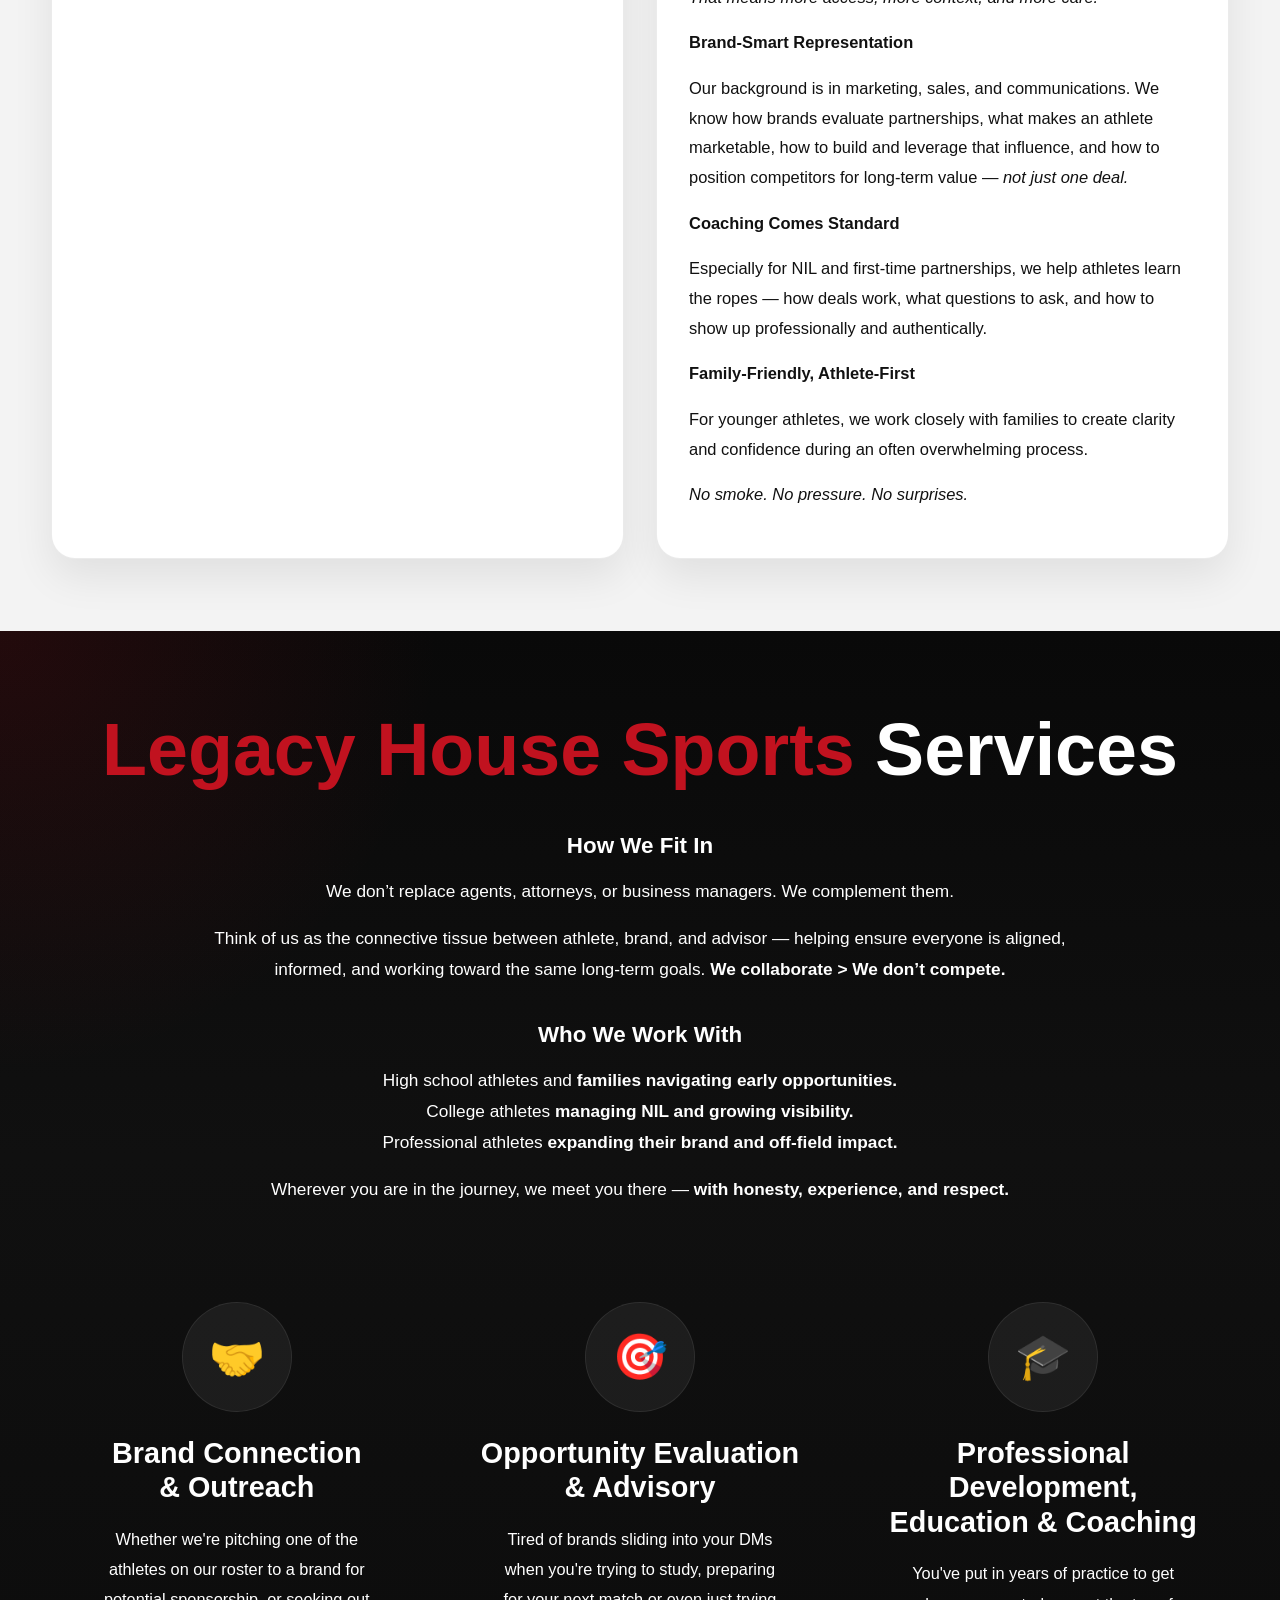
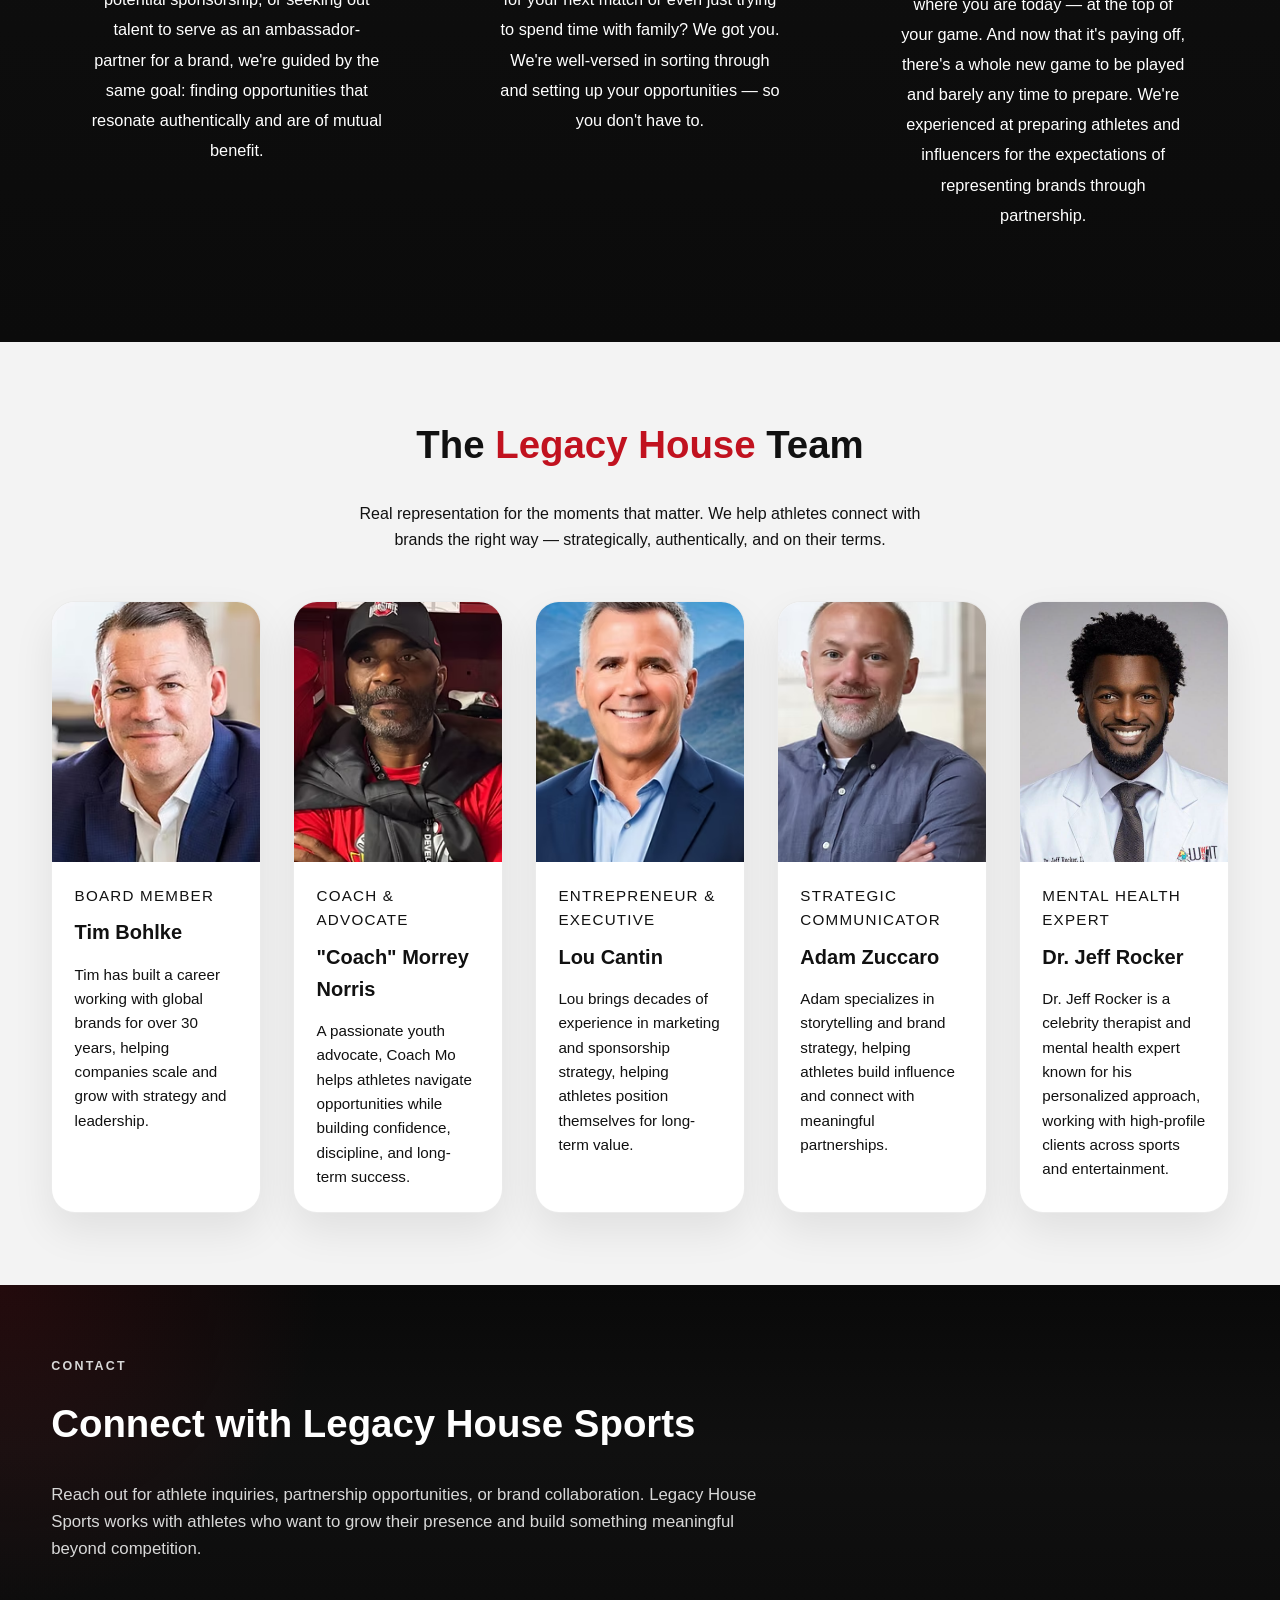
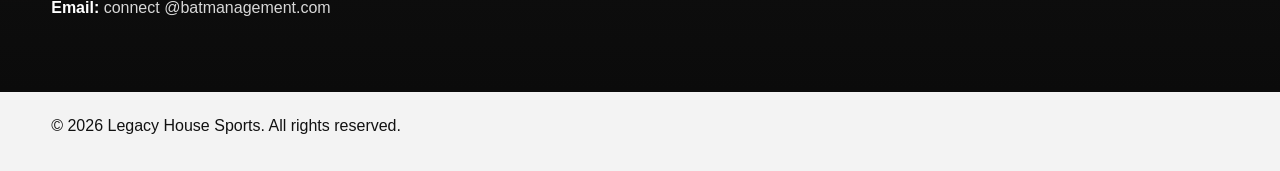
==== commit 3950d156: "dr jeff" ====
--- a/index.html
+++ b/index.html
@@ -268,6 +268,19 @@
         </div>
       </div>
 
+
+            <!-- CARD 5 -->
+      <div class="team-card">
+        <img src="pictures/Screenshot 2026-03-22 171822.png" alt="Team member">
+        <div class="team-content">
+          <p class="team-role">Mental Health Expert</p>
+          <h3>Dr. Jeff Rocker</h3>
+          <p>
+            Dr. Jeff Rocker is a celebrity therapist and mental health expert known for his personalized approach, working with high-profile clients across sports and entertainment.
+          </p>
+        </div>
+      </div>
+
     </div>
   </div>
 </section>
--- a/styles.css
+++ b/styles.css
@@ -449,7 +449,7 @@
 
 .team-grid {
   display: grid;
-  grid-template-columns: repeat(4, 1fr);
+  grid-template-columns: repeat(5, 1fr);
   gap: 2rem;
   margin-top: 3rem;
 }
